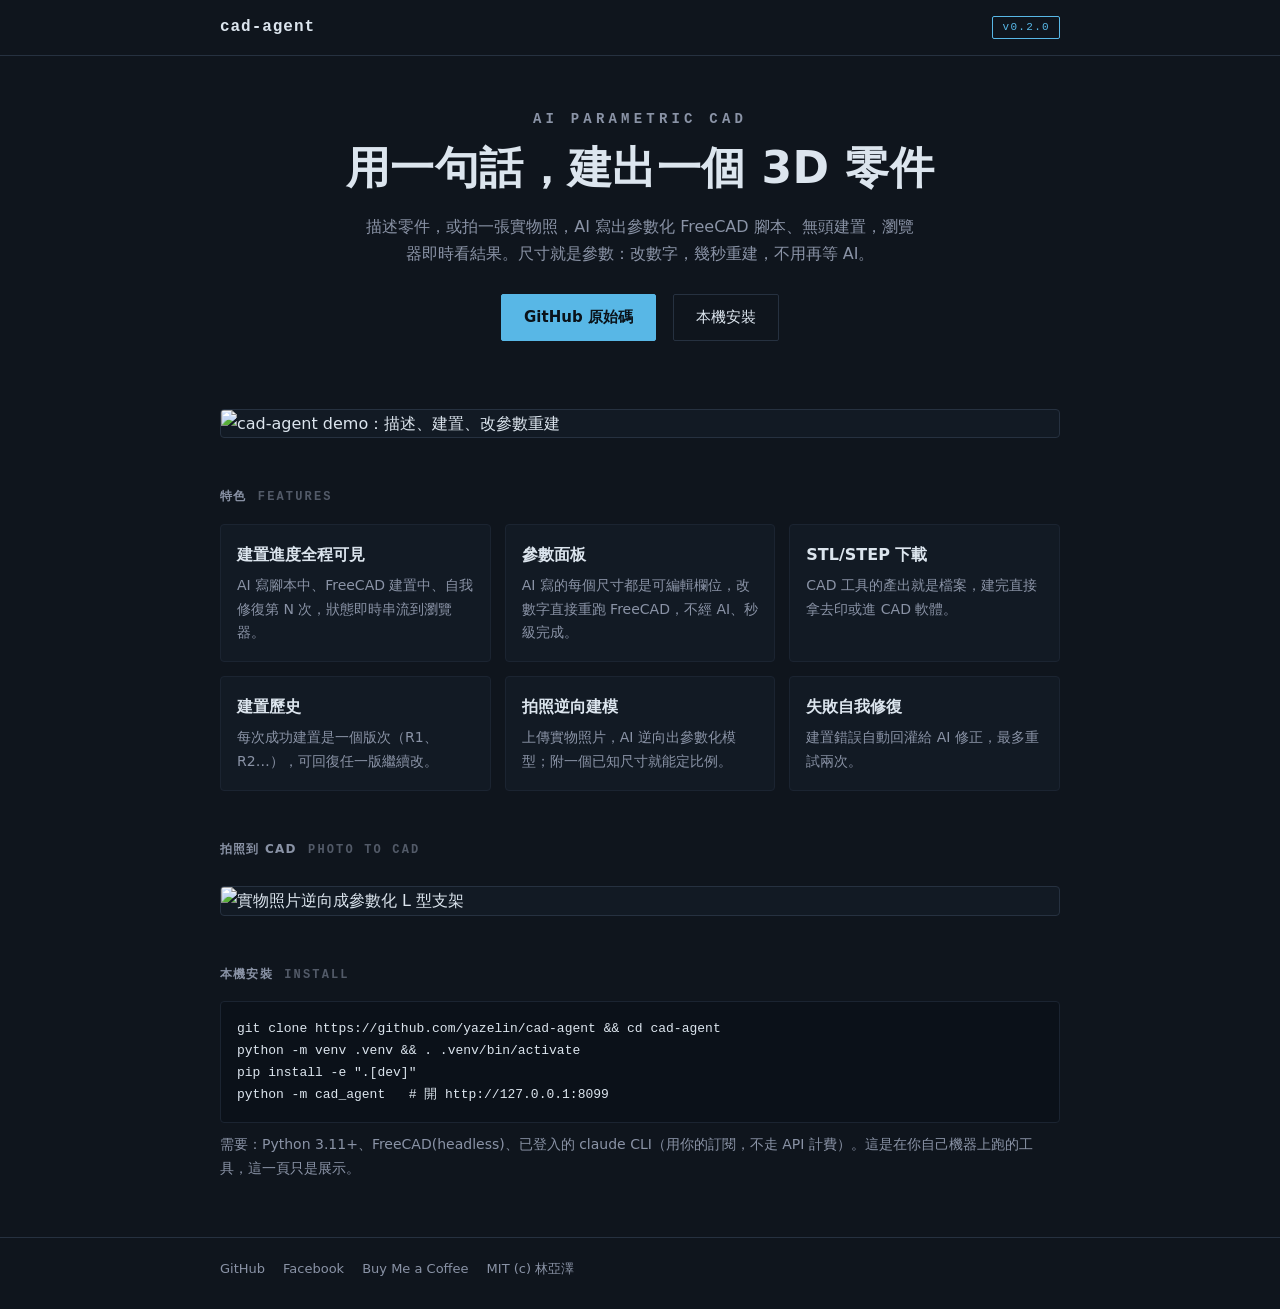
==== docs/index.html @ d3285053 "docs(pages): 展示用 landing page(工程圖語彙,重資產走 jsDelivr) Co-Authored-By: Claude Fable 5 <noreply@anthropic" ====
<!doctype html>
<html lang="zh-Hant">
<head>
<meta charset="utf-8">
<meta name="viewport" content="width=device-width, initial-scale=1">
<title>cad-agent — 用一句話建 3D 零件</title>
<meta name="description" content="描述零件或拍張照，AI 寫參數化 FreeCAD 腳本，瀏覽器即時看 3D 結果。改參數秒級重建，可下載 STL/STEP。">
<meta property="og:title" content="cad-agent — 用一句話建 3D 零件">
<meta property="og:description" content="描述零件或拍張照，AI 寫參數化 FreeCAD 腳本，瀏覽器即時看 3D 結果。改參數秒級重建，可下載 STL/STEP。">
<meta property="og:type" content="website">
<meta property="og:url" content="https://yazelin.github.io/cad-agent/">
<meta property="og:image" content="https://cdn.jsdelivr.net/gh/yazelin/cad-agent@main/docs/media/hero.png">
<meta property="og:image:width" content="1440">
<meta property="og:image:height" content="900">
<link rel="icon" href="data:image/svg+xml,<svg xmlns='http://www.w3.org/2000/svg' viewBox='0 0 24 24'><path fill='none' stroke='%2358b7e6' stroke-width='1.6' d='M12 2 21 7v10l-9 5-9-5V7z M12 2v20 M3 7l9 5 9-5'/></svg>">
<style>
:root {
  --bg: #0f151d; --panel: #121a24; --line: #263140; --line-soft: #1b2431;
  --text: #dce5ee; --muted: #8a93a6; --accent: #58b7e6; --accent-ink: #0a1219;
  --mono: ui-monospace, "Cascadia Code", "JetBrains Mono", "Noto Sans Mono", monospace;
}
* { box-sizing: border-box; margin: 0; }
body { background: var(--bg); color: var(--text);
       font: 16px/1.7 system-ui, "Noto Sans TC", sans-serif; }
.wrap { max-width: 880px; margin: 0 auto; padding: 0 20px; }
header { border-bottom: 1px solid var(--line); padding: 14px 0; }
header .wrap { display: flex; align-items: center; justify-content: space-between; }
.brand { font-family: var(--mono); font-weight: 650; letter-spacing: .06em; }
.stamp { font: 11px/1 var(--mono); letter-spacing: .12em; padding: 5px 9px;
         border: 1px solid var(--accent); border-radius: 2px; color: var(--accent); }
.hero { padding: 56px 0 32px; text-align: center; }
h1 { font-size: clamp(28px, 5vw, 44px); line-height: 1.25; letter-spacing: .01em; }
h1 .en { display: block; font: 600 14px/1 var(--mono); letter-spacing: .3em;
         color: var(--muted); margin-bottom: 14px; text-transform: uppercase; }
.sub { color: var(--muted); max-width: 560px; margin: 18px auto 26px; }
.cta { display: inline-block; padding: 10px 22px; border-radius: 2px; margin: 0 6px 10px;
       text-decoration: none; font-size: 15px; border: 1px solid var(--line); color: var(--text); }
.cta.primary { background: var(--accent); border-color: var(--accent); color: var(--accent-ink); font-weight: 650; }
.cta:hover { border-color: var(--accent); }
.frame { border: 1px solid var(--line); border-radius: 4px; overflow: hidden;
         background: var(--panel); margin: 26px 0; }
.frame img { display: block; width: 100%; height: auto; }
.sec-head { font-size: 12px; letter-spacing: .1em; color: var(--muted); margin: 48px 0 16px; }
.sec-head .en { font-family: var(--mono); letter-spacing: .18em; opacity: .55; margin-left: 6px; }
.grid { display: grid; grid-template-columns: repeat(auto-fit, minmax(240px, 1fr)); gap: 14px; }
.card { border: 1px solid var(--line-soft); border-radius: 4px; background: var(--panel); padding: 16px; }
.card b { display: block; margin-bottom: 6px; color: var(--text); }
.card p { color: var(--muted); font-size: 14px; }
pre { background: #0b1119; border: 1px solid var(--line-soft); border-radius: 4px;
      padding: 16px; overflow-x: auto; font: 13px/1.7 var(--mono); color: var(--text); }
.note { color: var(--muted); font-size: 14px; margin-top: 10px; }
footer { border-top: 1px solid var(--line); margin-top: 56px; padding: 20px 0 32px; }
footer .wrap { display: flex; gap: 18px; flex-wrap: wrap; color: var(--muted); font-size: 13px; }
footer a { color: var(--muted); text-decoration: none; }
footer a:hover { color: var(--accent); }
a:focus-visible, .cta:focus-visible { outline: 2px solid var(--accent); outline-offset: 2px; }
</style>
</head>
<body>
<header><div class="wrap">
  <span class="brand">cad-agent</span>
  <span class="stamp">v0.2.0</span>
</div></header>

<main class="wrap">
  <section class="hero">
    <h1><span class="en">AI parametric CAD</span>用一句話，建出一個 3D 零件</h1>
    <p class="sub">描述零件，或拍一張實物照，AI 寫出參數化 FreeCAD 腳本、無頭建置，瀏覽器即時看結果。尺寸就是參數：改數字，幾秒重建，不用再等 AI。</p>
    <a class="cta primary" href="https://github.com/yazelin/cad-agent">GitHub 原始碼</a>
    <a class="cta" href="#install">本機安裝</a>
  </section>

  <div class="frame"><img src="https://cdn.jsdelivr.net/gh/yazelin/cad-agent@main/docs/media/demo.gif" alt="cad-agent demo：描述、建置、改參數重建" loading="eager"></div>

  <h2 class="sec-head">特色 <span class="en">FEATURES</span></h2>
  <div class="grid">
    <div class="card"><b>建置進度全程可見</b><p>AI 寫腳本中、FreeCAD 建置中、自我修復第 N 次，狀態即時串流到瀏覽器。</p></div>
    <div class="card"><b>參數面板</b><p>AI 寫的每個尺寸都是可編輯欄位，改數字直接重跑 FreeCAD，不經 AI、秒級完成。</p></div>
    <div class="card"><b>STL/STEP 下載</b><p>CAD 工具的產出就是檔案，建完直接拿去印或進 CAD 軟體。</p></div>
    <div class="card"><b>建置歷史</b><p>每次成功建置是一個版次（R1、R2…），可回復任一版繼續改。</p></div>
    <div class="card"><b>拍照逆向建模</b><p>上傳實物照片，AI 逆向出參數化模型；附一個已知尺寸就能定比例。</p></div>
    <div class="card"><b>失敗自我修復</b><p>建置錯誤自動回灌給 AI 修正，最多重試兩次。</p></div>
  </div>

  <h2 class="sec-head">拍照到 CAD <span class="en">PHOTO TO CAD</span></h2>
  <div class="frame"><img src="https://cdn.jsdelivr.net/gh/yazelin/cad-agent@main/docs/media/photo-to-cad.png" alt="實物照片逆向成參數化 L 型支架" loading="lazy"></div>

  <h2 class="sec-head" id="install">本機安裝 <span class="en">INSTALL</span></h2>
  <pre>git clone https://github.com/yazelin/cad-agent && cd cad-agent
python -m venv .venv && . .venv/bin/activate
pip install -e ".[dev]"
python -m cad_agent   # 開 http://127.0.0.1:8099</pre>
  <p class="note">需要：Python 3.11+、FreeCAD(headless)、已登入的 claude CLI（用你的訂閱，不走 API 計費）。這是在你自己機器上跑的工具，這一頁只是展示。</p>
</main>

<footer><div class="wrap">
  <a href="https://github.com/yazelin/cad-agent">GitHub</a>
  <a href="https://www.facebook.com/yaze.lin.gm">Facebook</a>
  <a href="https://buymeacoffee.com/yazelin">Buy Me a Coffee</a>
  <span>MIT (c) 林亞澤</span>
</div></footer>
</body>
</html>
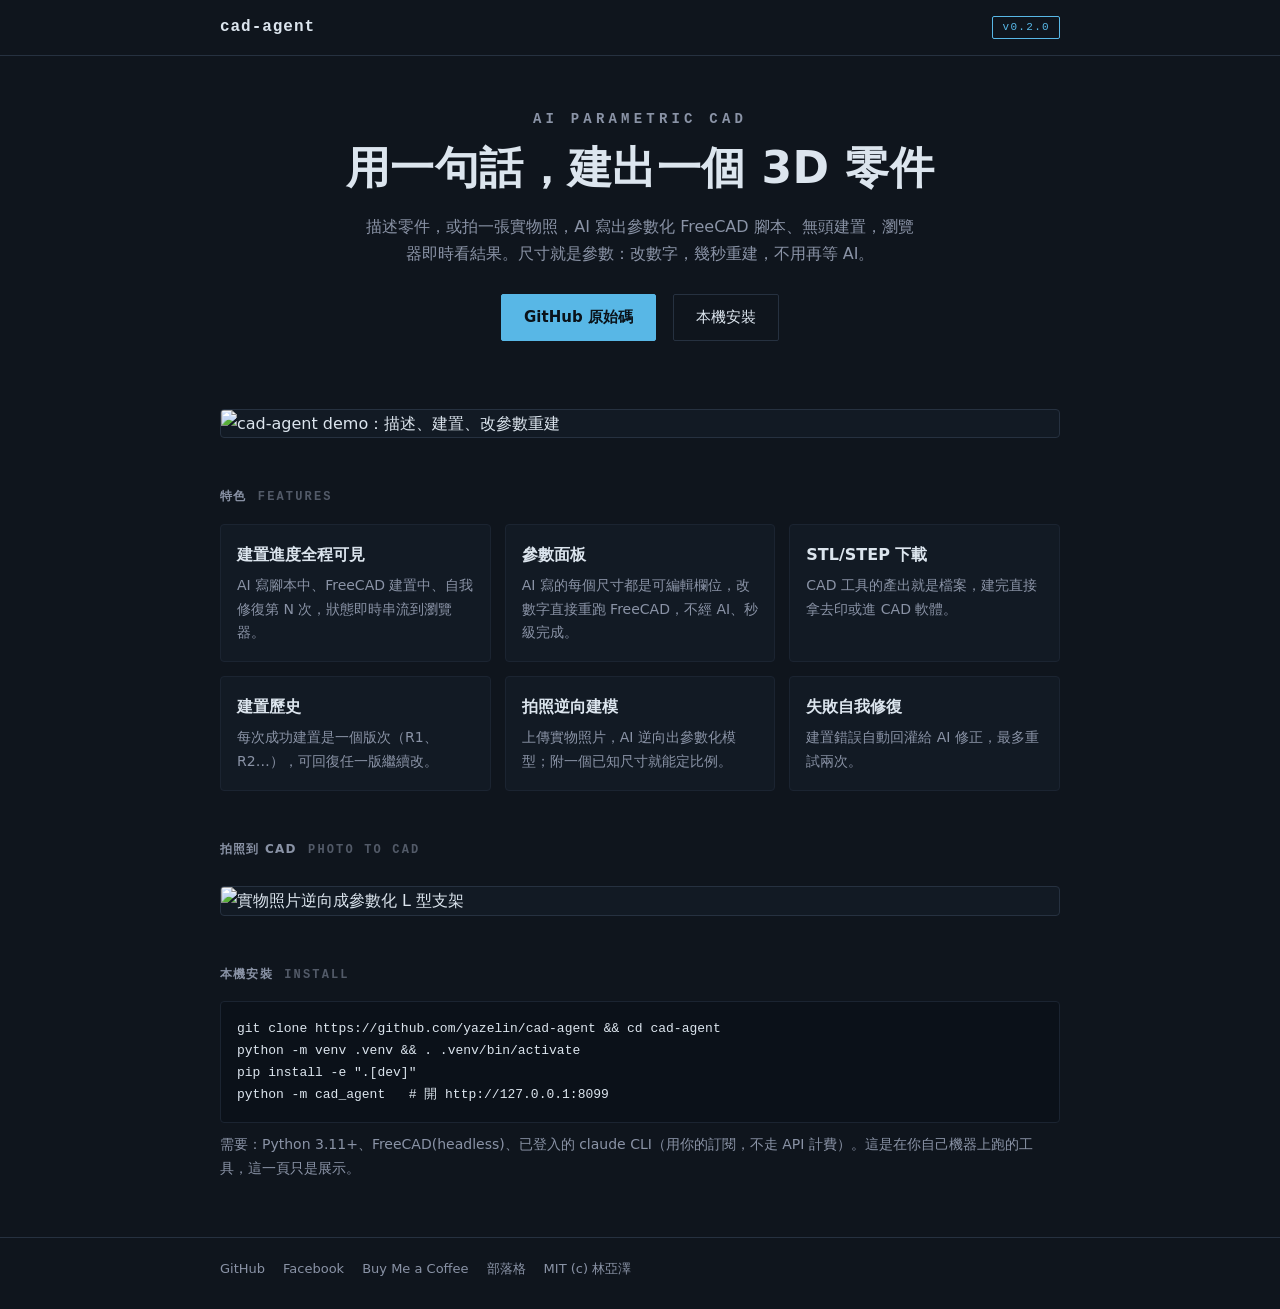
==== commit 384183db: "feat: promo-footer v2——三件套旁自動補部落格連結,導流回主站 Co-Authored-By: Claude Fable 5 <noreply@anthropic.com>" ====
--- a/docs/index.html
+++ b/docs/index.html
@@ -99,5 +99,69 @@
   <a href="https://buymeacoffee.com/yazelin">Buy Me a Coffee</a>
   <span>MIT (c) 林亞澤</span>
 </div></footer>
+<!-- yz-promo-footer v2 | 三件套+BMC 注意力效果 | https://github.com/yazelin/promo-footer-skill -->
+<script>
+(function(){"use strict";
+if(window.__yzPromoInit)return;window.__yzPromoInit=1;
+try{if(window.matchMedia&&matchMedia("(prefers-reduced-motion: reduce)").matches)return}catch(e){}
+var REPO="cad-agent",INJECT=false,ADDBLOG=true;
+var GH=REPO?"https://github.com/yazelin/"+REPO:"https://github.com/yazelin";
+var LINES=["嘿,這裡這裡,我是咖啡按鈕","一杯咖啡,是下一個作品的燃料","覺得好玩嗎?抖內一下下","路過的話,順手給點鼓勵吧","作者靠咖啡因發電中","今天也在努力寫程式,求咖啡"];
+var ICONS={blog:'<svg viewBox="0 0 24 24" width="18" height="18" fill="currentColor" aria-hidden="true"><path d="M12 2C6.48 2 2 6.48 2 12s4.48 10 10 10 10-4.48 10-10S17.52 2 12 2zm-1 17.93c-3.95-.49-7-3.85-7-7.93 0-.62.08-1.21.21-1.79L9 15v1c0 1.1.9 2 2 2v1.93zm6.9-2.54c-.26-.81-1-1.39-1.9-1.39h-1v-3c0-.55-.45-1-1-1H8v-2h2c.55 0 1-.45 1-1V7h2c1.1 0 2-.9 2-2v-.41c2.93 1.19 5 4.06 5 7.41 0 2.08-.8 3.97-2.1 5.39z"/></svg>',gh:'<svg viewBox="0 0 24 24" width="18" height="18" fill="currentColor" aria-hidden="true"><path d="M12 .297c-6.63 0-12 5.373-12 12 0 5.303 3.438 9.8 8.205 11.385.6.113.82-.258.82-.577 0-.285-.01-1.04-.015-2.04-3.338.724-4.042-1.61-4.042-1.61C4.422 18.07 3.633 17.7 3.633 17.7c-1.087-.744.084-.729.084-.729 1.205.084 1.838 1.236 1.838 1.236 1.07 1.835 2.809 1.305 3.495.998.108-.776.417-1.305.76-1.605-2.665-.3-5.466-1.332-5.466-5.93 0-1.31.465-2.38 1.235-3.22-.135-.303-.54-1.523.105-3.176 0 0 1.005-.322 3.3 1.23.96-.267 1.98-.399 3-.405 1.02.006 2.04.138 3 .405 2.28-1.552 3.285-1.23 3.285-1.23.645 1.653.24 2.873.12 3.176.765.84 1.23 1.91 1.23 3.22 0 4.61-2.805 5.625-5.475 5.92.42.36.81 1.096.81 2.22 0 1.606-.015 2.896-.015 3.286 0 .315.21.69.825.57C20.565 22.092 24 17.592 24 12.297c0-6.627-5.373-12-12-12"/></svg>',fb:'<svg viewBox="0 0 24 24" width="18" height="18" fill="currentColor" aria-hidden="true"><path d="M9.101 23.691v-7.98H6.627v-3.667h2.474v-1.58c0-4.085 1.848-5.978 5.858-5.978.401 0 .955.042 1.468.103a8.68 8.68 0 0 1 1.141.195v3.325a8.623 8.623 0 0 0-.653-.036 26.805 26.805 0 0 0-.733-.009c-.707 0-1.259.096-1.675.309a1.686 1.686 0 0 0-.679.622c-.258.42-.374.995-.374 1.752v1.297h3.919l-.386 2.103-.287 1.564h-3.246v8.245C19.396 23.238 24 18.179 24 12.044c0-6.627-5.373-12-12-12s-12 5.373-12 12c0 5.628 3.874 10.35 9.101 11.647Z"/></svg>',bmc:'<svg viewBox="0 0 24 24" width="18" height="18" fill="currentColor" aria-hidden="true"><path d="M20.216 6.415l-.132-.666c-.119-.598-.388-1.163-1.001-1.379-.197-.069-.42-.098-.57-.241-.152-.143-.196-.366-.231-.572-.065-.378-.125-.756-.192-1.133-.057-.325-.102-.69-.25-.987-.195-.4-.597-.634-.996-.788a5.723 5.723 0 00-.626-.194c-1-.263-2.05-.36-3.077-.416a25.834 25.834 0 00-3.7.062c-.915.083-1.88.184-2.75.5-.318.116-.646.256-.888.501-.297.302-.393.77-.177 1.146.154.267.415.456.692.58.36.162.737.284 1.123.366 1.075.238 2.189.331 3.287.37 1.218.05 2.437.01 3.65-.118.299-.033.598-.073.896-.119.352-.054.578-.513.474-.834-.124-.383-.457-.531-.834-.473-.466.074-.96.108-1.382.146-1.177.08-2.358.082-3.536.006a22.228 22.228 0 01-1.157-.107c-.086-.01-.18-.025-.258-.036-.243-.036-.484-.08-.724-.13-.111-.027-.111-.185 0-.212h.005c.277-.06.557-.108.838-.147h.002c.131-.009.263-.032.394-.048a25.076 25.076 0 013.426-.12c.674.019 1.347.067 2.017.144l.228.031c.267.04.533.088.798.145.392.085.895.113 1.07.542.055.137.08.288.111.431l.319 1.484a.237.237 0 01-.199.284h-.003c-.037.006-.075.01-.112.015a36.704 36.704 0 01-4.743.295 37.059 37.059 0 01-4.699-.304c-.14-.017-.293-.042-.417-.06-.326-.048-.649-.108-.973-.161-.393-.065-.768-.032-1.123.161-.29.16-.527.404-.675.701-.154.316-.199.66-.267 1-.069.34-.176.707-.135 1.056.087.753.613 1.365 1.37 1.502a39.69 39.69 0 0011.343.376.483.483 0 01.535.53l-.071.697-1.018 9.907c-.041.41-.047.832-.125 1.237-.122.637-.553 1.028-1.182 1.171-.577.131-1.165.2-1.756.205-.656.004-1.31-.025-1.966-.022-.699.004-1.556-.06-2.095-.58-.475-.458-.54-1.174-.605-1.793l-.731-7.013-.322-3.094c-.037-.351-.286-.695-.678-.678-.336.015-.718.3-.678.679l.228 2.185.949 9.112c.147 1.344 1.174 2.068 2.446 2.272.742.12 1.503.144 2.257.156.966.016 1.942.053 2.892-.122 1.408-.258 2.465-1.198 2.616-2.657.34-3.332.683-6.663 1.024-9.995l.215-2.087a.484.484 0 01.39-.426c.402-.078.787-.212 1.074-.518.455-.488.546-1.124.385-1.766zm-1.478.772c-.145.137-.363.201-.578.233-2.416.359-4.866.54-7.308.46-1.748-.06-3.477-.254-5.207-.498-.17-.024-.353-.055-.47-.18-.22-.236-.111-.71-.054-.995.052-.26.152-.609.463-.646.484-.057 1.046.148 1.526.22.577.088 1.156.159 1.737.212 2.48.226 5.002.19 7.472-.14.45-.06.899-.13 1.345-.21.399-.072.84-.206 1.08.206.166.281.188.657.162.974a.544.544 0 01-.169.364zm-6.159 3.9c-.862.37-1.84.788-3.109.788a5.884 5.884 0 01-1.569-.217l.877 9.004c.065.78.717 1.38 1.5 1.38 0 0 1.243.065 1.658.065.447 0 1.786-.065 1.786-.065.783 0 1.434-.6 1.499-1.38l.94-9.95a3.996 3.996 0 00-1.322-.238c-.826 0-1.491.284-2.26.613z"/></svg>'};
+var CSS="@keyframes yzHop{0%,100%{transform:translateY(0)}20%{transform:translateY(-6px) scale(1.04)}40%{transform:translateY(0) scale(1)}55%{transform:translateY(-3px)}70%{transform:translateY(0)}}"+
+".yz-hop{animation:yzHop .9s cubic-bezier(.36,.07,.19,.97)}"+
+".yz-bubble{position:fixed;z-index:2147483000;max-width:200px;padding:6px 11px;border-radius:14px;background:#fffdf7;color:#4a3f35;border:1px solid rgba(0,0,0,.1);box-shadow:0 4px 14px rgba(0,0,0,.18);font:13px/1.5 system-ui,-apple-system,'Noto Sans TC',sans-serif;pointer-events:none;opacity:0;transform:translateY(5px);transition:opacity .25s ease,transform .25s ease}"+
+".yz-bubble.yz-on{opacity:1;transform:translateY(0)}"+
+".yz-bubble::after{content:'';position:absolute;left:var(--yz-tail,50%);margin-left:-6px;border:6px solid transparent}"+
+".yz-bubble.yz-above::after{bottom:-6px;border-bottom:0;border-top:6px solid #fffdf7}"+
+".yz-bubble.yz-below::after{top:-6px;border-top:0;border-bottom:6px solid #fffdf7}"+
+".yz-cluster{position:fixed;right:12px;bottom:12px;z-index:2147482999;display:flex;gap:10px}"+
+".yz-cluster a{display:inline-flex;align-items:center;justify-content:center;width:38px;height:38px;border-radius:50%;background:rgba(22,26,35,.72);color:#fff;border:1px solid rgba(255,255,255,.28);backdrop-filter:blur(4px);transition:transform .15s,background .15s}"+
+".yz-cluster a:hover{transform:translateY(-2px);background:rgba(22,26,35,.92)}";
+var bubble,anchor;
+function addCss(){if(document.getElementById("yz-promo-css"))return;var s=document.createElement("style");s.id="yz-promo-css";s.textContent=CSS;document.head.appendChild(s)}
+function findAnchor(){return document.querySelector('a[href*="buymeacoffee.com/yazelin"]')}
+function inject(){if(!INJECT||findAnchor()||document.querySelector(".yz-cluster"))return;
+var n=document.createElement("nav");n.className="yz-cluster";n.setAttribute("aria-label","作者連結");
+n.innerHTML='<a href="'+GH+'" target="_blank" rel="noopener" aria-label="GitHub 原始碼" title="GitHub 原始碼">'+ICONS.gh+'</a>'+
+'<a href="https://www.facebook.com/yaze.lin.gm" target="_blank" rel="noopener" aria-label="Facebook" title="Facebook">'+ICONS.fb+'</a>'+
+'<a href="https://buymeacoffee.com/yazelin" target="_blank" rel="noopener" aria-label="請作者喝杯咖啡 Buy me a coffee" title="請作者喝杯咖啡 Buy me a coffee">'+ICONS.bmc+'</a>'+
+(ADDBLOG?'<a class="yz-blog" href="https://yazelin.github.io/" target="_blank" rel="noopener" aria-label="亞澤的部落格" title="亞澤的部落格">'+ICONS.blog+'</a>':'');
+document.body.appendChild(n)}
+function blogLinked(){var as=document.querySelectorAll('a[href^="https://yazelin.github.io"]');for(var i=0;i<as.length;i++){try{if(new URL(as[i].href).pathname==="/")return true}catch(e){}}return false}
+function addBlog(){if(!ADDBLOG||document.querySelector(".yz-blog")||blogLinked())return;
+var c=anchor.cloneNode(true);c.classList.remove("yz-hop");c.classList.add("yz-blog");
+c.href="https://yazelin.github.io/";c.setAttribute("aria-label","亞澤的部落格");c.setAttribute("title","亞澤的部落格");
+if(c.querySelector("svg")){var sv=c.querySelector("svg");sv.outerHTML=ICONS.blog;var extra=c.querySelectorAll("svg");if(extra.length>1)for(var j=1;j<extra.length;j++)extra[j].remove()}else{c.textContent="部落格"}
+anchor.parentNode.insertBefore(c,anchor.nextSibling)}
+function hop(){anchor.classList.remove("yz-hop");void anchor.offsetWidth;anchor.classList.add("yz-hop")}
+var shown=0,MAX_SHOWS=3;
+function say(){if(document.hidden)return;var r=anchor.getBoundingClientRect();if(!r.width&&!r.height)return;shown++;
+bubble.textContent=LINES[Math.floor(Math.random()*LINES.length)];
+bubble.classList.remove("yz-on","yz-above","yz-below");
+bubble.style.left="0px";bubble.style.top="0px";
+var bw=bubble.offsetWidth,bh=bubble.offsetHeight,cx=r.left+r.width/2;
+var left=Math.max(8,Math.min(cx-bw/2,innerWidth-bw-8));
+var above=r.top-bh-12>=8;
+bubble.style.left=left+"px";
+bubble.style.top=(above?r.top-bh-12:r.bottom+12)+"px";
+bubble.classList.add(above?"yz-above":"yz-below");
+bubble.style.setProperty("--yz-tail",Math.max(12,Math.min(cx-left,bw-12))+"px");
+hop();
+requestAnimationFrame(function(){bubble.classList.add("yz-on")});
+setTimeout(function(){bubble.classList.remove("yz-on")},4200)}
+function start(){addCss();inject();anchor=findAnchor();if(!anchor)return false;
+try{if(getComputedStyle(anchor).display==="inline")anchor.style.display="inline-block"}catch(e){}
+try{addBlog()}catch(e){}
+bubble=document.createElement("div");bubble.className="yz-bubble";bubble.setAttribute("aria-hidden","true");document.body.appendChild(bubble);
+window.__yzPromo=say;
+(function loop(first){if(shown>=MAX_SHOWS)return;setTimeout(function(){say();loop(false)},first?18e3+Math.random()*12e3:9e4+Math.random()*9e4)})(true);
+return true}
+function boot(){var tries=0;(function t(){if(start())return;if(++tries<20)setTimeout(t,1500)})()}
+if(document.readyState==="loading")document.addEventListener("DOMContentLoaded",boot);else boot();
+})();
+</script>
+
+
 </body>
 </html>
